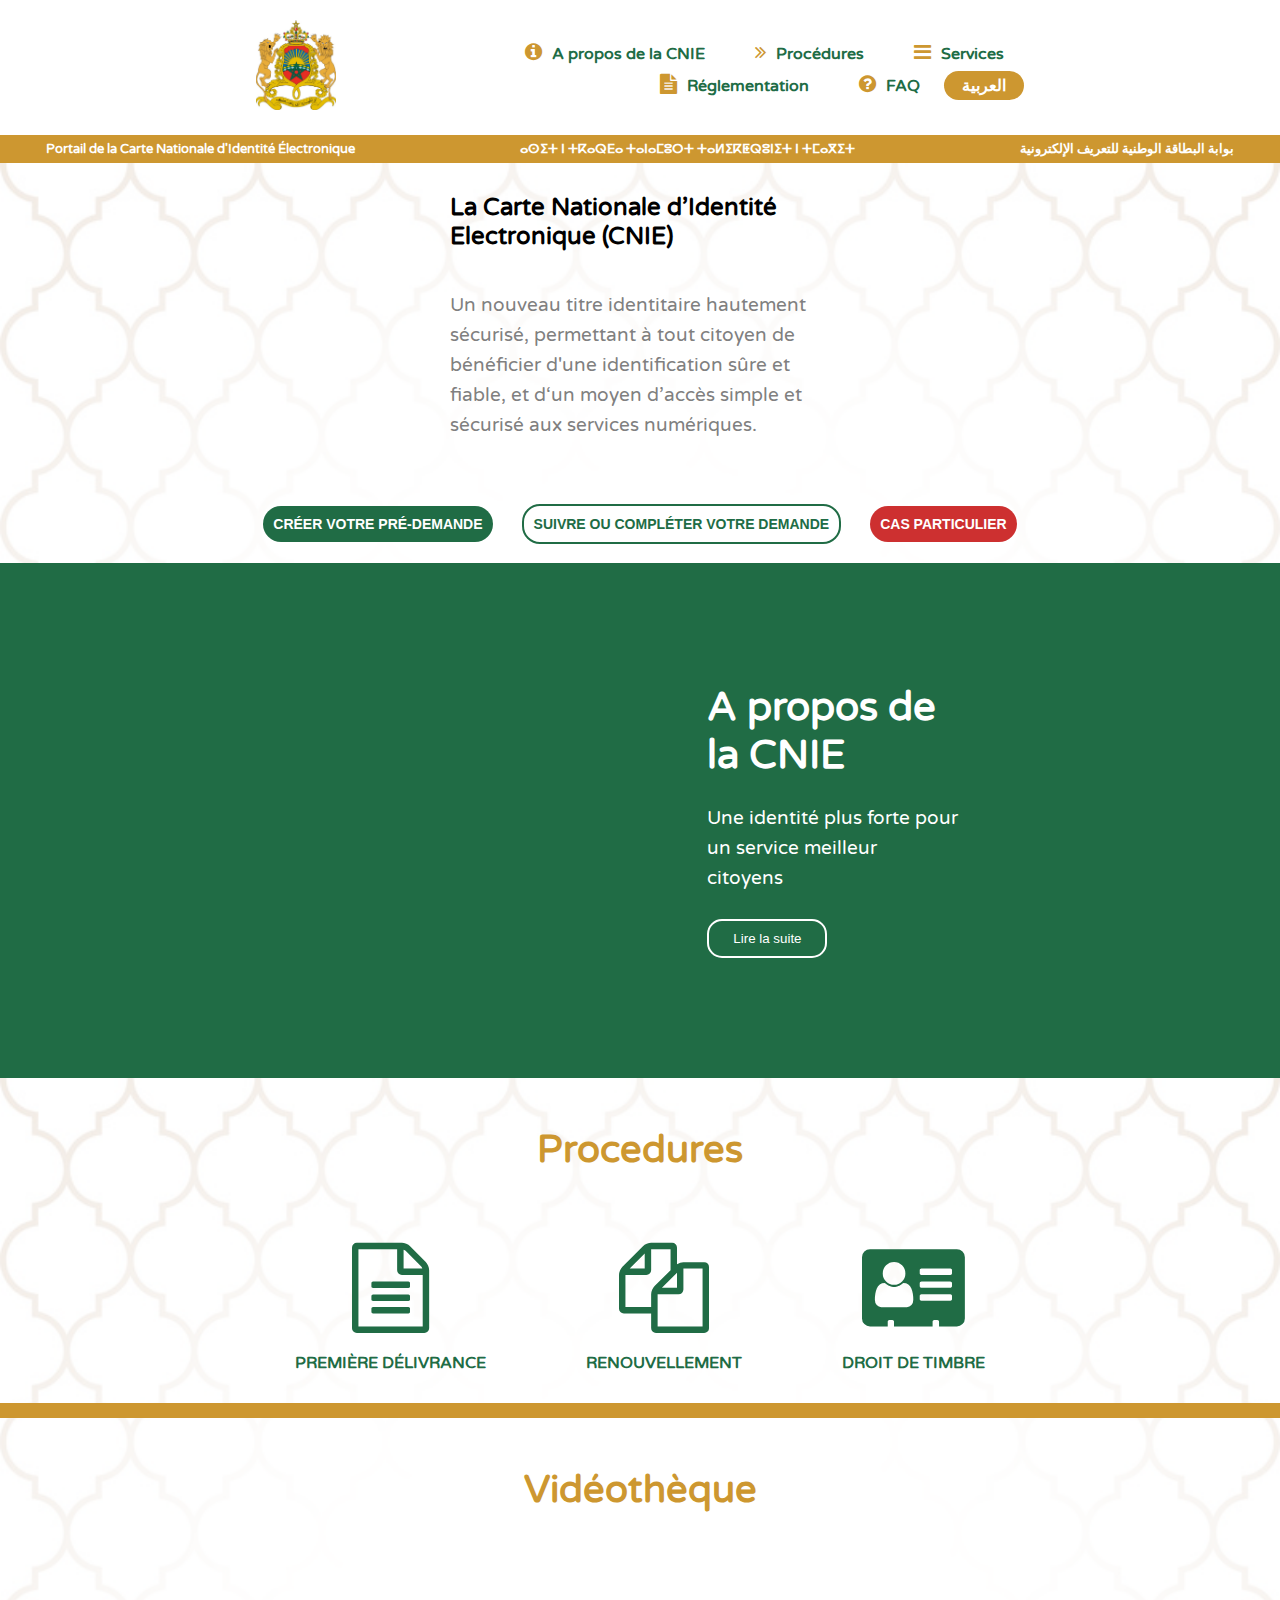
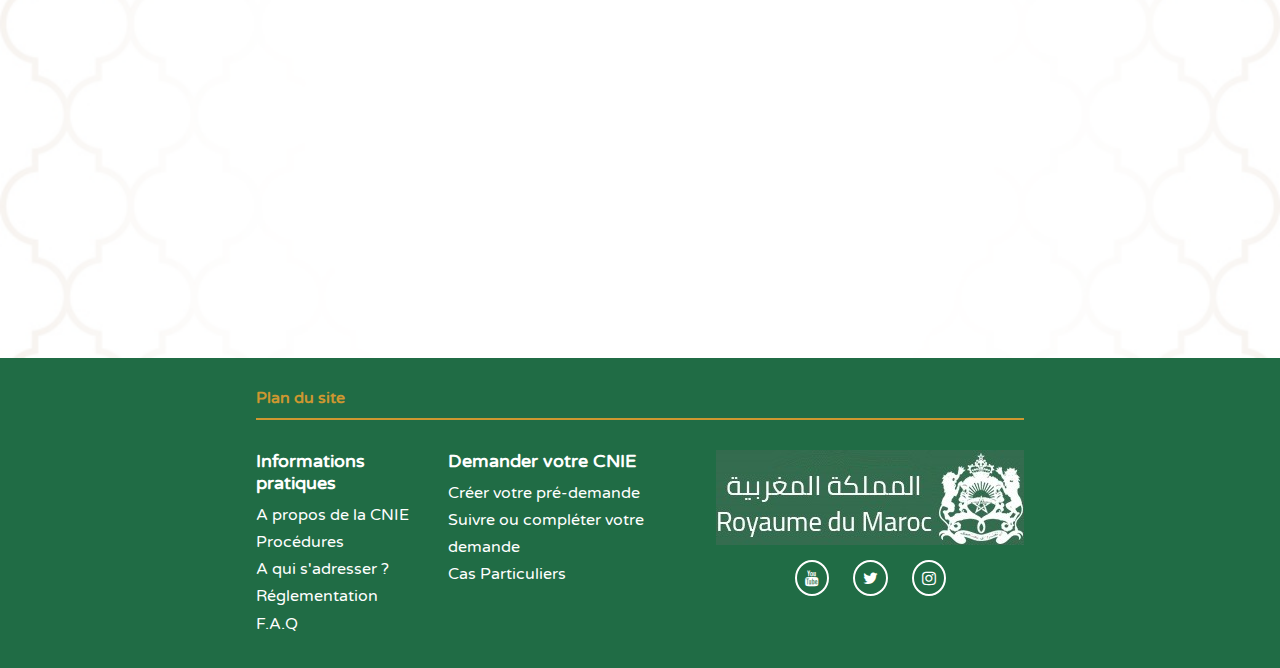
==== index.html @ 5e4f5f4d "create" ====
<!DOCTYPE html>
<html lang="en">
<head>
    <meta charset="UTF-8">
    <meta http-equiv="X-UA-Compatible" content="IE=edge">
    <meta name="viewport" content="width=device-width, initial-scale=1.0">
    <title>Portail de la carte nationale d'identité électronique</title>

    <link rel="stylesheet" href="css/style.css">
    <link rel="stylesheet" href="css/font-awesome.min.css">

    <link href="https://fonts.googleapis.com/css2?family=Poppins:ital,wght@0,100;0,200;0,300;0,400;0,500;0,600;0,700;0,800;0,900;1,100;1,200;1,300;1,400;1,500;1,600;1,700;1,800;1,900&family=Varela+Round&display=swap" rel="stylesheet">

</head>

<body>
    <header>
        <div class="container">
            <div class="header-content">

                <a href="../Portail de la Carte Nationale/index.html">
                    <img src="./images/Nouveau dossier/logo_11zon.webp" alt="">
                </a> 
                
                <nav class="navbar">
                        <ul class="list-unstl">
                            <li>
                                <i class="fa fa-info-circle"></i>
                                <a href="about.html">A propos de la CNIE</a>
                            </li>
        
                            <li class="dropdown">
                                <i class="fa fa-angle-double-right"></i>
                                <a href="#">Procédures</a>
                                <div class="dropdown-menu">
                                    <ul class="list-unstl">
                                        <li><a href="proc-dem.html">Demande d'une première délivrance</a></li>
                                        <li><a href="proc-dem.html">Demande de renouvellement</a></li>
                                        <li><a href="proc-tmb.html">Droits de timbre</a></li>
                                        <li><a href="proc-aqui.html">A qui s'adresser </a></li>
                                    </ul>
                                </div>
                            </li>
        
                            <li class="dropdown">
                                <i class="fa fa-bars"></i>
                                <a href="#">Services</a>
                                <div class="dropdown-menu">
                                    <ul class="list-unstl">
                                        <li><a href="ser-creer.html">Créer votre pré-demande</a></li>
                                        <li><a href="ser-suiv.html">Suivre ou compléter votre demande</a></li>
                                        <li><a href="ser-cas.html">Cas Particuliers</a></li>
                                    </ul>
                                </div>
                            </li>
        
                            <li>
                                <i class="fa fa-file-text"></i>
                                <a href="reglm.html">Réglementation</a>
                            </li>
        
                            <li>
                                <i class="fa fa-question-circle"></i>
                                <a href="#">FAQ</a>
                            </li>

                            <button class="lang-btn">العربية</button>

                        </ul>

                </nav>

                
            </div>
        </div>
    </header>

    <section class="mini-header">
        <div class="mini-content">
            <h2>Portail de la Carte Nationale d'Identité Électronique</h2>
            <h2>ⴰⵙⵉⵜ ⵏ ⵜⴽⴰⵕⴹⴰ ⵜⴰⵏⴰⵎⵓⵔⵜ ⵜⴰⵍⵉⴽⵟⵕⵓⵏⵉⵜ ⵏ ⵜⵎⴰⴳⵉⵜ</h2>
            <h2>بوابة البطاقة الوطنية للتعريف الإلكترونية</h2>
        </div>
    </section>

    <section class="home">
        <div class="home-top">
            <div class="home-top-info">
                <h2 class="top-title">La Carte Nationale d’Identité Electronique (CNIE)</h2>
                <h3 class="top-desc">Un nouveau titre identitaire hautement sécurisé, permettant à tout citoyen de bénéficier d'une identification sûre et fiable, et d‘un moyen d’accès simple et sécurisé aux services numériques.  
                </h3>
            </div>

            <img  src="../Portail de la Carte Nationale/images/Nouveau dossier/women_11zon.webp" alt="">
        </div>

        <div class="button">
            <div class="button-content">
                <button class="nv-btn"><a href="../Portail de la Carte Nationale/ser-creer.html">Créer votre pré-demande</a></button>
                <button class="suiv-btn mg"><a href="../Portail de la Carte Nationale/ser-suiv.html">Suivre ou compléter votre demande</a></button>
                <button class="cas-btn"><a href="../Portail de la Carte Nationale/ser-cas.html">Cas particulier</a></button>
            </div>
            
        </div>
    </section>

    <section class="a-propos">
        <div class="container">

            <div class="info-content">
                <img src="../Portail de la Carte Nationale/images/Nouveau dossier/men_11zon.webp" alt="">

                <div class="a-info">
                    <h2 class="info-title">A propos de la CNIE</h2>
                    <h3 class="info-desc">Une identité plus forte pour un service meilleur <br> citoyens 
                    </h3>
                    <button class="info-btn"><a href="../Portail de la Carte Nationale/about.html">Lire la suite</a></button>
                </div>
            
            </div>
        </div>
    </section>

    <section class="procedure">
        <div class="container">

            <div class="head-sec">
                <h2 class="head-title">Procedures</h2>
            </div>

            <div class="proc-content">
                <div class="proc-item">
                    <i class="fa fa-file-text-o"></i>
                    <h2 class="pro-title">première délivrance</h2>
                </div>

                <div class="proc-item mg">
                    <i class="fa fa-files-o"></i>
                    <h2 class="pro-title">renouvellement</h2>
                </div>

                <div class="proc-item">
                    <i class="fa fa-address-card"></i>
                    <h2 class="pro-title">Droit de timbre</h2>
                </div>
            </div>
        </div>
        <div class="line"></div>

        <div class="head-sec">
            <h2 class="head-title">Vidéothèque</h2>
        </div>

        <div class="vid-content">
            <div class="vid-item">
                <iframe width="500" height="300" 
                src="https://www.youtube.com/embed/1px67ib0St4" title="YouTube video player" 
                frameborder="0" allow="accelerometer; autoplay; clipboard-write; encrypted-media; gyroscope; picture-in-picture" 
                allowfullscreen></iframe>
            </div>

            <div class="vid-item">
                <iframe width="500" height="300" 
                src="https://www.youtube.com/embed/1px67ib0St4" title="YouTube video player" 
                frameborder="0" allow="accelerometer; autoplay; clipboard-write; encrypted-media; gyroscope; picture-in-picture" 
                allowfullscreen></iframe>
            </div>
        </div>
    </section>

    <footer>
        <div class="container">

            <div class="fot-head">
                <h2 class="fot-tit">Plan du site</h2>
                <div class="fot-line"></div>
            </div>

            <div class="fot-content">
                <div class="fot-item">
                    <h2 class="fot-item-title">Informations pratiques</h2>
                    <ul class="list-unstl">
                        <li><a href="about.html">A propos de la CNIE</a></li>
                        <li><a href="proc-dem.html">Procédures</a></li>
                        <li><a href="proc-aqui.html">A qui s'adresser ?</a></li>
                        <li><a href="reglm.html">Réglementation</a></li>
                        <li><a href="#">F.A.Q</a></li>
                    </ul>
                </div>

                <div class="fot-item">
                    <h2 class="fot-item-title">Demander votre CNIE</h2>
                    <ul class="list-unstl">
                        <li><a href="ser-creer.html">Créer votre pré-demande</a></li>
                        <li><a href="ser-suiv.html">Suivre ou compléter votre demande</a></li>
                        <li><a href="ser-cas.html">Cas Particuliers</a></li>
                    </ul>
                </div>

                <div class="fot-item">
                    <img src="./images/Nouveau dossier/emblem_11zon.webp" alt="">
                    <div class="social">
                        <a href="#"><i class="fa fa-youtube"></i></a> 
                        <a href="#"><i class="fa fa-twitter"></i></a> 
                        <a href="#"><i class="fa fa-instagram"></i></a> 
                    </div>
                </div>
            </div>
        </div>
        
    </footer>

</body>

</html>
---- css/style.css ----
*{
    margin: 0;
    padding: 0;
    box-sizing: border-box;
}

body{
    font-family: 'Poppins', sans-serif;
    font-family: 'Varela Round', sans-serif;}

.container{
    width: 60%;
    margin: auto;
}

:root{
    --mainColor: #CD9730;
    --subColor : #206C45;
    --roColor : #CD3030;
}

.list-unstl{
    list-style: none;
    text-decoration: none;
}
a{
    text-decoration: none;
}

/* Header */
header{
    padding: 20px 0;
}

header .header-content{
    display: flex;
    justify-content: space-between;
    align-items: center;
}

.header-content img{
    flex: 0;
    width: 80px;
    height: 90px;
}

.header-content nav  {
    flex: 5;
    text-align: right;
}

.header-content ul li {
    display: inline-block;
    text-align: center;
    margin: 0 10px ;
    padding: 0 10px;
}

.header-content ul li i {
    padding: 6px;
    color: var(--mainColor);
    font-size: 20px;
}

.header-content ul li a{
    color: var(--subColor);
    font-size: 16px;
    font-weight: bold;
}

.header-content ul button{
    background-color: var(--mainColor);
    border: none;
    width: 80px;
    padding: 5px;
    border-radius: 15px;
    color: white;
    font-size: 16px;
    font-weight: bold;
    transition: 0.5s;
}

.header-content ul button:hover{
    background-color: var(--subColor);
}

.header-content ul li:hover{
    background-color: #F5F5F5;
    border-radius: 10px;
}

/* dropdown */
.dropdown{
    position: relative;
}


.dropdown-menu{
    position: absolute;
    margin-top: 10px;
    box-shadow: 0 2px 4px 0 rgba(0, 0, 0, 0.2), 0 6px 20px 0 rgba(0, 0, 0, 0.19);
    transform: scale(0);
    transition: 0.5s;
    transition-delay: 0.5;
}

.dropdown:hover .dropdown-menu{
    transform: scale(1);
}

.dropdown-menu ul {
    width: 310px;
    background-color: white;
    padding: 20px 4px;
    text-align: left;
}

.dropdown-menu ul li{
    line-height: 2.5;
}

.dropdown-menu ul li a{
    font-size: 15px;
    font-weight: normal;
    color: black;
}
/* mini-header */

.mini-header{
    background-color: var(--mainColor);
}

.mini-content{
    display: flex;
    justify-content: space-between;
    padding: 6px;
    text-align: center;
    margin-left: 40px;
    margin-right: 40px;
}

.mini-content h2{
    font-size: 13px;
    color: white;
}

/* Home */

section.home {
    background-image: url(../images/jppp.png);
    height: 400px;
    background-repeat: no-repeat;
    background-size: cover;
}

.home .home-top{
    display: flex;
    justify-content: center;
    padding: 30px 420px;
    margin: 0 30px;
}

.home .home-top img{
    box-shadow: 0 4px 8px 0 rgba(0, 0, 0, 0.2), 0 6px 20px 0 rgba(0, 0, 0, 0.19);
    border-radius: 15px;
}


.home-top .home-top-info h2 {
    margin-bottom: 40px;
}

.home-top .home-top-info h3{
    line-height: 1.6;
    color: gray;
    font-weight: normal;
}

.home .button{
    display: flex;
    justify-content: center;
    padding: 10px;
}

.home .button .button-content{
    margin: 20px 40px;
}

.home .button .suiv-btn.mg{
    margin: 0 20px;
}


.button .button-content button{
    padding: 10px;
    margin: 5px;
    border-radius: 18px;
    font-size: 14px;
    text-transform: uppercase;
    font-weight: bold;
    
}

.button .nv-btn {
    background-color: var(--subColor);
    color: white;
    transition: 0.5s;
    border: none;
}

.button .nv-btn a , .button .cas-btn a{
    color: white;
}


.button .suiv-btn {
    background-color: white;
    color: var(--subColor);
    border: 2px solid var(--subColor);
    transition: 0.5s;
}

.button .suiv-btn a{
    color: var(--subColor);
}

.button .cas-btn {
    background-color: var(--roColor);
    color: white;
    transition: 0.5s;
    border: none;
}

.button .button-content button:hover{
    background-color: var(--mainColor);
    color: white;
    border: none;
    box-shadow: 0 4px 8px 0 rgba(0, 0, 0, 0.2), 0 6px 20px 0 rgba(0, 0, 0, 0.19);

}

/* a propos */

section.a-propos{
    background-color: var(--subColor);
    padding: 20px;
}

section.a-propos .info-content{
    display: flex;
    justify-content: center;
    margin: 20px;
    padding: 20px;
}

section.a-propos .info-content img{
    margin-right: 120px;
    width: 450px;
    border-radius: 15px;
}

section.a-propos .info-content .a-info {
    margin: 60px 0;
}
section.a-propos .info-content .a-info h2{
    color: white;
    margin-bottom: 25px;
    font-size: 40px;
    
}

section.a-propos .info-content .a-info h3{
    color: white;
    margin-bottom: 25px;
    font-weight: normal;
    line-height: 1.6;
}
section.a-propos .info-content .a-info .info-btn a{
    color: white;
}
section.a-propos .info-content .a-info .info-btn{
    background-color: var(--subColor);
    border: 2px solid white;
    width: 120px;
    padding: 10px;
    color: white;
    border-radius: 15px;
    transition: 0.5s;
}

section.a-propos .info-content .a-info .info-btn:hover{
    background-color: var(--mainColor);
    
}

/* Procedures */

section.procedure{
    background-image: url(../images/jppp.png);
    height: 100%;
    background-repeat: no-repeat;
    background-size: cover;
}

section .head-sec {
    padding: 50px;
    text-align: center;
    color: var(--mainColor);
    font-size: 25px;
    margin-bottom: 20px;

}

section .proc-content {
    display: flex;
    justify-content: center;
    text-align: center;
}

section .proc-content .proc-item i{
    font-size: 90px;
    margin-bottom: 20px;
    color: var(--subColor);
    font-weight: normal;
}

section .proc-content .proc-item h2{
    font-size: 16px;
    color: var(--subColor);
    text-transform: uppercase;
}


section .proc-content .proc-item.mg{
    margin-left: 100px;
    margin-right: 100px;
}

section .line{
    background-color: var(--mainColor);
    height: 15px;
    margin-top: 30px;
}

.procedure .vid-content{
    display: flex;
    justify-content: center;
}

.procedure .vid-content .vid-item{
    margin: 10px 20px 60px 20px;
    
}

/* footer */

footer{
    padding: 30px 0;
    background-color: var(--subColor);
}
footer .fot-head h2{
    font-size: 16px;
    color: var(--mainColor);
    margin-bottom: 10px;
}

footer .fot-head .fot-line{
    width: 100%;
    height: 2px;
    background-color: var(--mainColor);
}

footer .fot-content{
    display: flex;
    justify-content: space-between;
    margin-top: 30px;
}

footer .fot-content .fot-item h2{
    color: white;
    font-size: 18px;
    margin-bottom: 8px;
}

footer .fot-content .fot-item ul li a {
    line-height: 1.7;
    color: white;
    font-weight: normal;
}

footer .fot-content .fot-item .social{
    text-align: center;
}
footer .fot-content .fot-item i {
    border: 2px solid white;
    border-radius: 50%;
    color: white;
    padding: 8px;
    font-size: 16px;
    margin: 10px;
    transition: 0.5s;
}

footer .fot-content .fot-item i:hover{
    background-color: var(--mainColor);
}
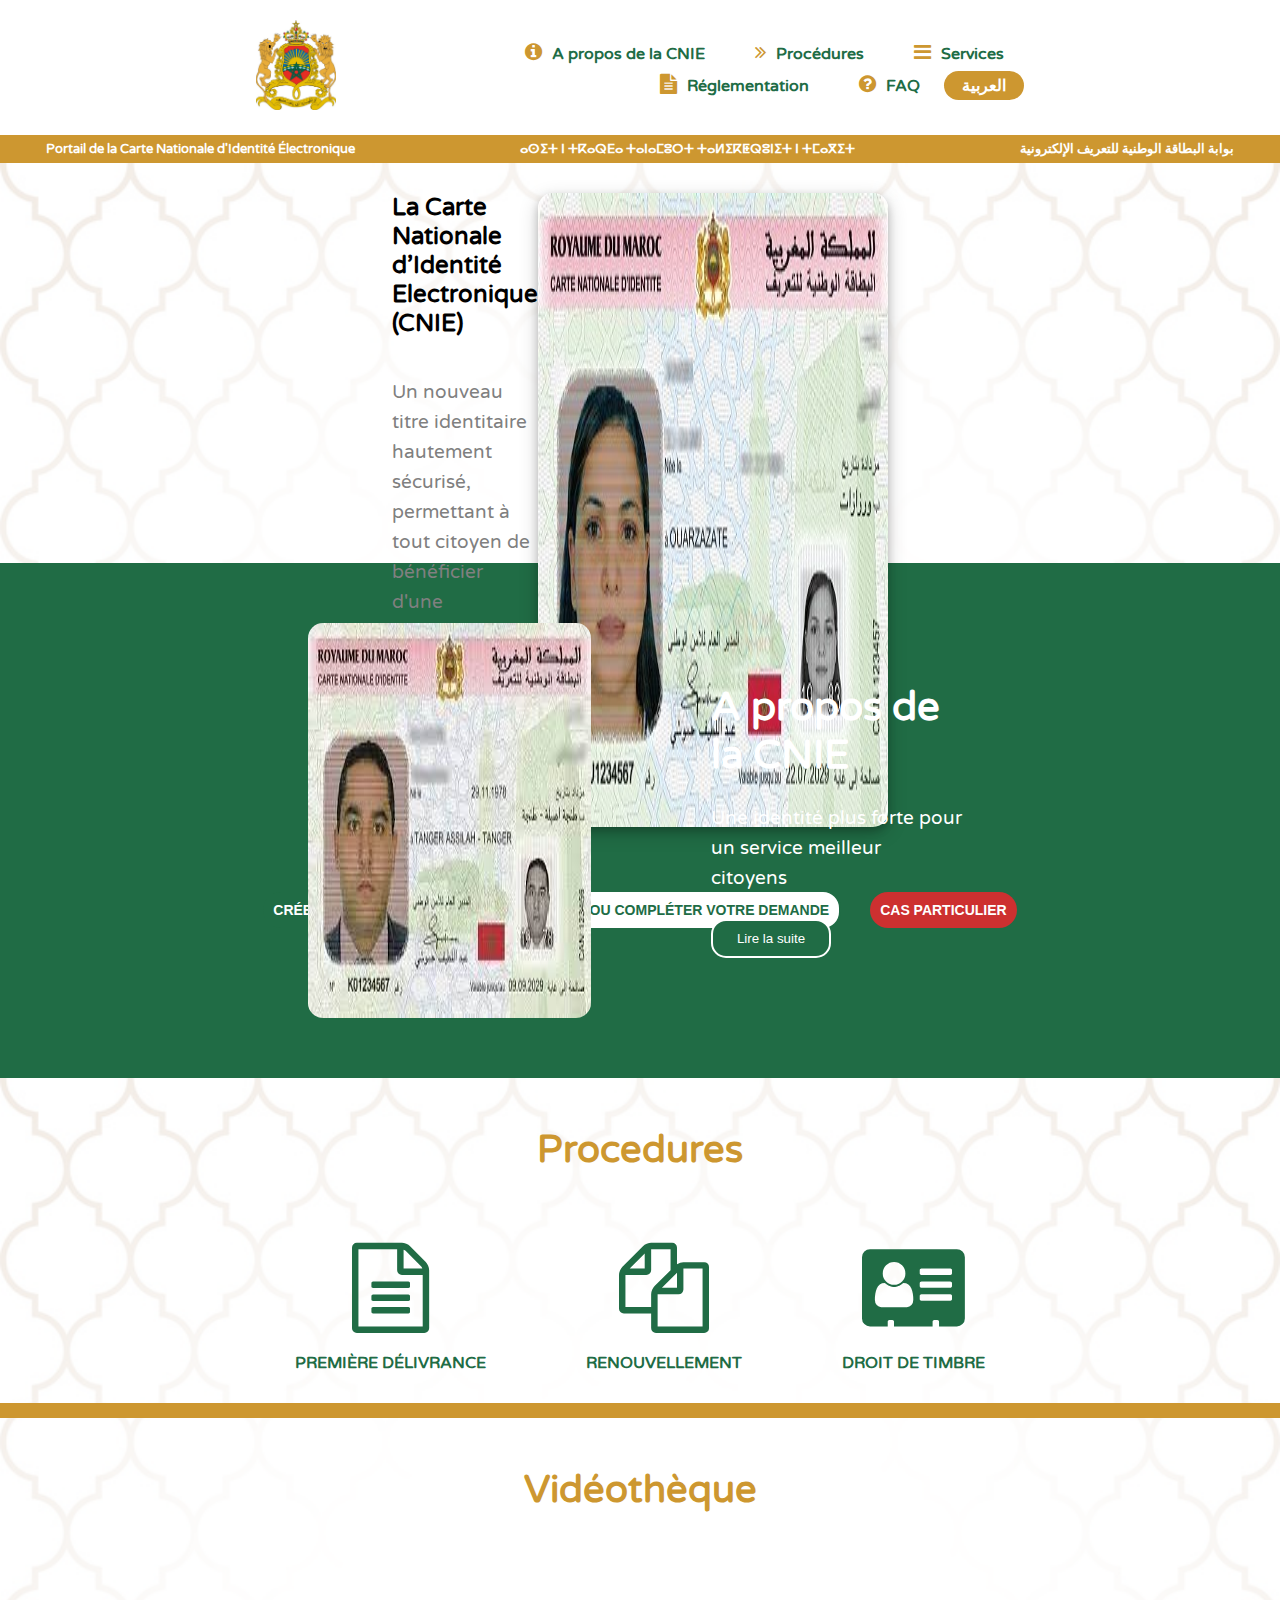
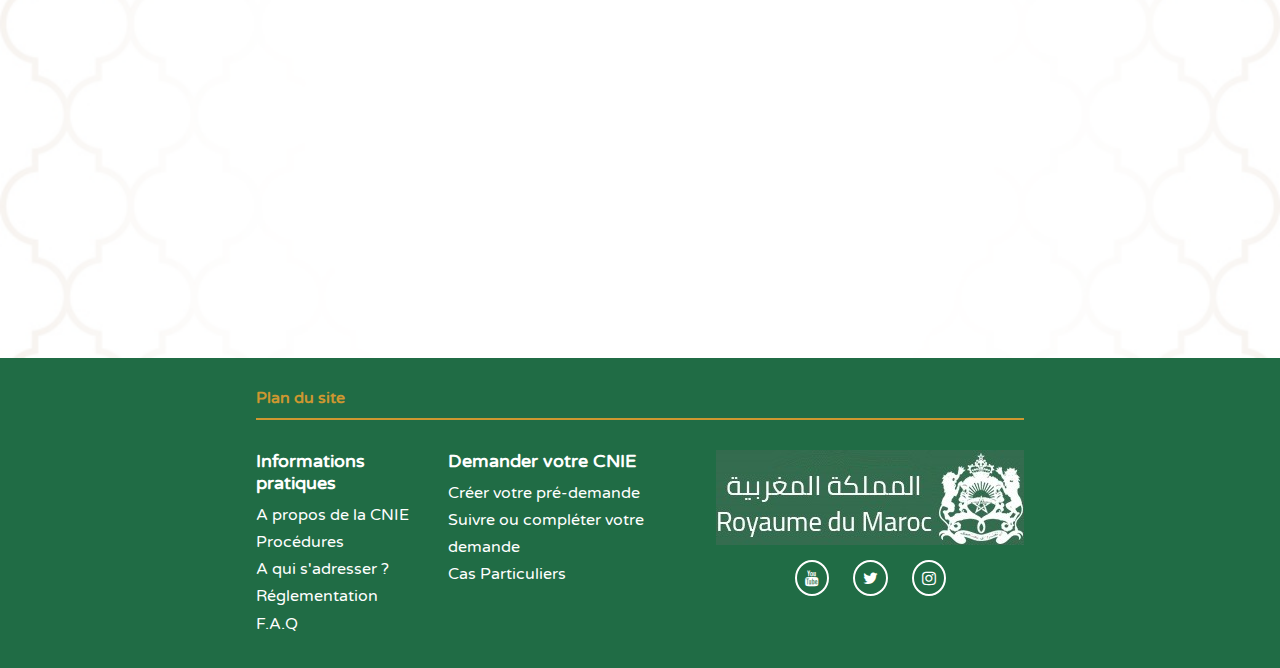
==== commit 4d52a677: "modify html" ====
--- a/index.html
+++ b/index.html
@@ -91,7 +91,7 @@
                 </h3>
             </div>
 
-            <img  src="../Portail de la Carte Nationale/images/Nouveau dossier/women_11zon.webp" alt="">
+            <img  src="./images/Nouveau dossier/women_11zon.webp" alt="">
         </div>
 
         <div class="button">
@@ -108,7 +108,7 @@
         <div class="container">
 
             <div class="info-content">
-                <img src="../Portail de la Carte Nationale/images/Nouveau dossier/men_11zon.webp" alt="">
+                <img src="./images/Nouveau dossier/men_11zon.webp" alt="">
 
                 <div class="a-info">
                     <h2 class="info-title">A propos de la CNIE</h2>
